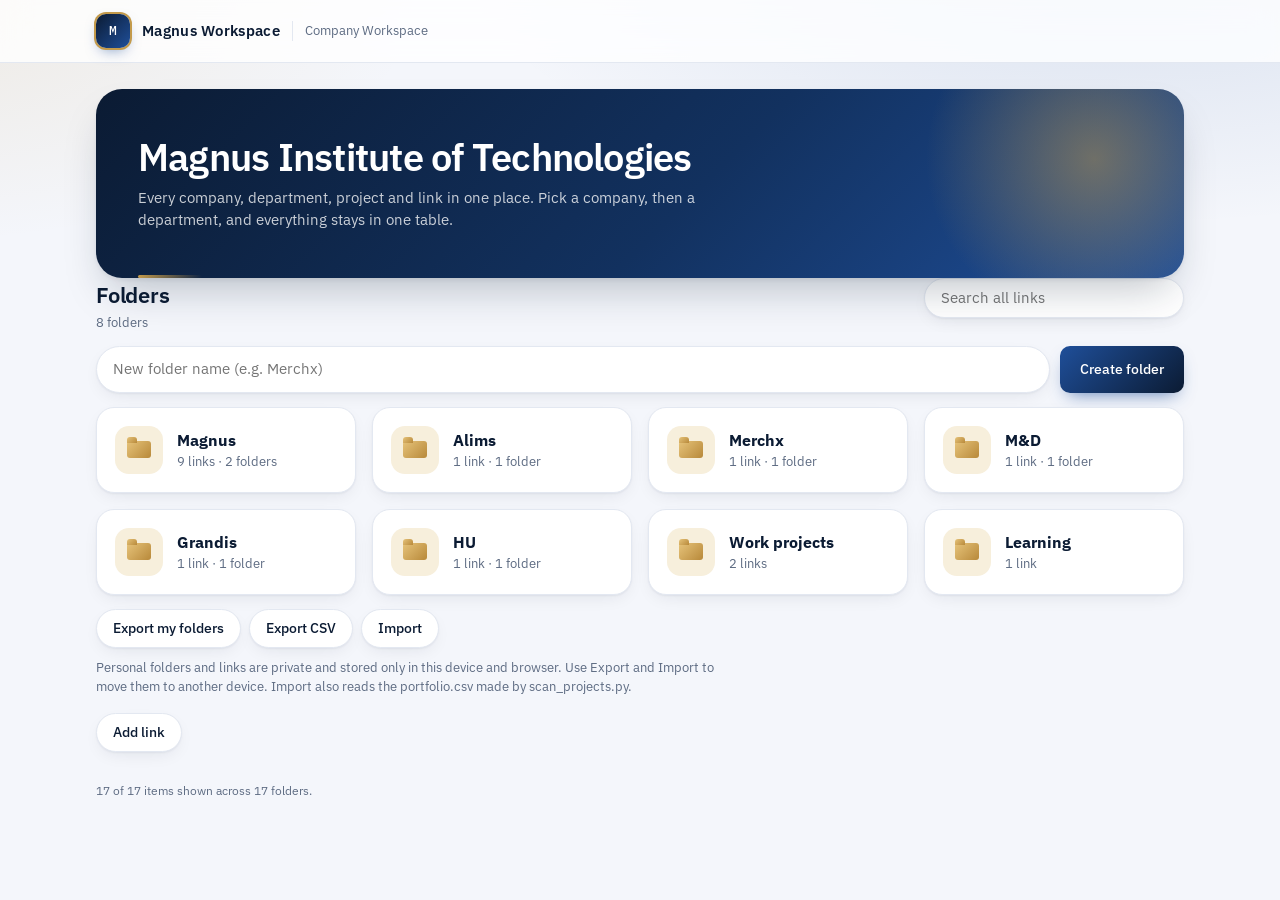
==== VS_Code_Workspace.html @ 82e98b2b "Magnus Workspace first version" ====
<!doctype html><html><head><meta name="viewport" content="width=device-width, initial-scale=1, viewport-fit=cover"><meta charset=utf8><meta name=viewport content="width=device-width,initial-scale=1,viewport-fit=cover"><style>:root{color-scheme:light;box-sizing:border-box;padding-top:env(safe-area-inset-top,0px);padding-bottom:env(safe-area-inset-bottom,0px)}html{scroll-padding-top:env(safe-area-inset-top,0px)}body{margin:0;padding:0;font:14px -apple-system,BlinkMacSystemFont,sans-serif;background:#fff;color:#000}img{max-width:100%}[hidden]:not([hidden=until-found i]){display:none!important}</style></head><body>
<title>Magnus Workspace</title>
<meta name="claude:viewport-fit-sides" content="cover">
<link rel="preconnect" href="https://fonts.googleapis.com">
<link rel="preconnect" href="https://fonts.gstatic.com" crossorigin>
<link rel="stylesheet" href="https://fonts.googleapis.com/css2?family=IBM+Plex+Mono:wght@400;500&family=IBM+Plex+Sans:wght@400;500;600&display=swap">
<style>
/* Layout: one header band, a short hero, a folder strip, then a single table that follows the selected folder. */
:root {
  --bg: #f2f5f9;
  --surface: #ffffff;
  --ink: #132033;
  --muted: #55667a;
  --line: #d8e0ea;
  --accent: #2b6cb0;
  --accent-ink: #ffffff;
  --accent-soft: #e2edf9;
  --ok: #1f7a4d;
  --ok-soft: #dff3e8;
  --warn: #8a5a00;
  --warn-soft: #fbecc8;
  --idea: #5b4bb0;
  --idea-soft: #e9e5fa;
  --danger: #b4352b;
  --danger-soft: #fbe3e0;
  --font-body: "IBM Plex Sans", system-ui, -apple-system, "Segoe UI", sans-serif;
  --font-mono: "IBM Plex Mono", ui-monospace, "SFMono-Regular", Menlo, Consolas, monospace;
}
@media (prefers-color-scheme: dark) {
  :root:not([data-theme="light"]) {
    --bg: #0d141c;
    --surface: #141e29;
    --ink: #e5ecf4;
    --muted: #8da0b4;
    --line: #243345;
    --accent: #6fa9e4;
    --accent-ink: #0a1520;
    --accent-soft: #1a2d44;
    --ok: #5cc98f;
    --ok-soft: #14301f;
    --warn: #e5b955;
    --warn-soft: #382c0f;
    --idea: #a99bf0;
    --idea-soft: #261f47;
    --danger: #f08a80;
    --danger-soft: #3b1a17;
    color-scheme: dark;
  }
}
:root[data-theme="dark"] {
  --bg: #0d141c;
  --surface: #141e29;
  --ink: #e5ecf4;
  --muted: #8da0b4;
  --line: #243345;
  --accent: #6fa9e4;
  --accent-ink: #0a1520;
  --accent-soft: #1a2d44;
  --ok: #5cc98f;
  --ok-soft: #14301f;
  --warn: #e5b955;
  --warn-soft: #382c0f;
  --idea: #a99bf0;
  --idea-soft: #261f47;
  --danger: #f08a80;
  --danger-soft: #3b1a17;
  color-scheme: dark;
}

* { box-sizing: border-box; }
body {
  background: var(--bg);
  color: var(--ink);
  font-family: var(--font-body);
  font-size: 15px;
  line-height: 1.5;
}
button, input, select, textarea { font: inherit; color: inherit; }
button { cursor: pointer; }
:focus-visible { outline: 2px solid var(--accent); outline-offset: 2px; }

.wrap {
  max-width: 1120px;
  margin: 0 auto;
  padding-left: max(16px, env(safe-area-inset-left, 0px));
  padding-right: max(16px, env(safe-area-inset-right, 0px));
}

/* header */
.top { background: var(--surface); border-bottom: 1px solid var(--line); }
.top .wrap { display: flex; align-items: center; gap: 12px; padding-block: 14px; }
.mark {
  width: 34px; height: 34px; border-radius: 6px; background: var(--accent); color: var(--accent-ink);
  display: grid; place-items: center; font-family: var(--font-mono); font-weight: 500; font-size: 13px; letter-spacing: -0.5px;
}
.brand { font-weight: 600; letter-spacing: 0.01em; }
.tag { color: var(--muted); font-size: 13px; padding-left: 12px; border-left: 1px solid var(--line); }

/* hero */
.hero { padding-block: 40px 22px; }
.hero h1 { margin: 0 0 8px; font-size: clamp(26px, 5vw, 38px); line-height: 1.15; font-weight: 600; letter-spacing: -0.02em; text-wrap: balance; }
.hero p { margin: 0; color: var(--muted); max-width: 62ch; }

/* sections */
.sec-head { display: flex; flex-wrap: wrap; align-items: center; justify-content: space-between; gap: 10px 16px; margin-bottom: 12px; }
.sec-head h2 { margin: 0; font-size: 13px; text-transform: uppercase; letter-spacing: 0.09em; color: var(--muted); font-weight: 600; }
.row { display: flex; flex-wrap: wrap; gap: 8px; align-items: center; }

.btn {
  border: 1px solid var(--line); background: var(--surface); border-radius: 6px; padding: 7px 13px; font-weight: 500; font-size: 14px;
}
.btn:hover { border-color: var(--accent); }
.btn.primary { background: var(--accent); border-color: var(--accent); color: var(--accent-ink); }
.btn.primary:hover { filter: brightness(1.08); }
.btn.danger { color: var(--danger); }
.btn.danger.armed { background: var(--danger); border-color: var(--danger); color: #fff; }
.btn.small { padding: 4px 9px; font-size: 13px; }
.btn.ghost { border-color: transparent; background: transparent; color: var(--accent); padding-inline: 8px; }
.btn.ghost:hover { background: var(--accent-soft); border-color: transparent; }

.note { color: var(--muted); font-size: 13px; margin: 0 0 16px; max-width: 80ch; }
.alert { background: var(--warn-soft); color: var(--warn); border-radius: 6px; padding: 9px 12px; font-size: 13px; margin-bottom: 12px; }
.alert .btn { margin-left: 8px; }

/* folder strip */
.chips { display: flex; flex-wrap: wrap; gap: 8px; margin-bottom: 14px; }
.chip {
  display: inline-flex; align-items: center; gap: 8px; border: 1px solid var(--line); background: var(--surface);
  border-radius: 999px; padding: 6px 14px; font-weight: 500; font-size: 14px;
}
.chip .n { font-family: var(--font-mono); font-size: 12px; color: var(--muted); }
.chip:hover { border-color: var(--accent); }
.chip[aria-pressed="true"] { background: var(--accent); border-color: var(--accent); color: var(--accent-ink); }
.chip[aria-pressed="true"] .n { color: inherit; opacity: 0.85; }

.top-head { align-items: flex-start; margin-bottom: 14px; }
.top-head h2 { font-size: 22px; text-transform: none; letter-spacing: -0.01em; color: var(--ink); }
.fcount { color: var(--muted); font-size: 13px; margin-top: 2px; min-height: 1em; }
.top-head .search { max-width: 260px; }
.crumbs { display: flex; flex-wrap: wrap; align-items: center; gap: 6px; margin-bottom: 12px; font-size: 14px; }
.crumb { background: none; border: 0; padding: 2px 4px; color: var(--accent); font-weight: 500; border-radius: 4px; }
.crumb:hover { background: var(--accent-soft); }
.crumbs .sep { color: var(--muted); }
.crumbs .here { font-weight: 600; }
.newfolder { display: flex; gap: 10px; margin-bottom: 14px; }
.newfolder input { flex: 1 1 auto; min-width: 0; border: 1px solid var(--line); background: var(--surface); border-radius: 10px; padding: 11px 14px; }
.newfolder .btn { border-radius: 10px; padding-inline: 20px; white-space: nowrap; }
.cards { display: grid; grid-template-columns: repeat(auto-fill, minmax(260px, 1fr)); gap: 12px; margin-bottom: 14px; }
.fcard { display: flex; align-items: center; gap: 14px; text-align: left; background: var(--surface); border: 1px solid var(--line); border-radius: 14px; padding: 16px; min-width: 0; }
.fcard:hover { border-color: var(--accent); }
.ficon { flex: none; width: 44px; height: 44px; border-radius: 10px; background: var(--accent-soft); display: grid; place-items: center; }
.ficon i { display: block; position: relative; width: 24px; height: 17px; background: #f4b740; border-radius: 3px; }
.ficon i::before { content: ""; position: absolute; left: 0; top: -4px; width: 10px; height: 6px; background: #f4b740; border-radius: 3px 3px 0 0; }
.ftxt { display: flex; flex-direction: column; min-width: 0; }
.ftxt strong { font-size: 16px; overflow-wrap: anywhere; }
.ftxt small { color: var(--muted); font-size: 13px; }
.xfer { margin-block: 4px 10px; }
@media (max-width: 560px) { .newfolder { flex-wrap: wrap; } .newfolder .btn { width: 100%; } .top-head .search { max-width: none; width: 100%; flex: 1 1 100%; } }
.chips.sub { margin: -4px 0 14px 12px; padding-left: 14px; border-left: 2px solid var(--accent-soft); align-items: center; }
.chips.sub .chip { padding: 4px 12px; font-size: 13px; }
.chips.sub .chip[aria-pressed="true"] { background: var(--accent-soft); border-color: var(--accent); color: var(--accent); }

/* link cards */
.sublabel { font-size: 13px; text-transform: uppercase; letter-spacing: 0.09em; color: var(--muted); font-weight: 600; margin: 4px 0 10px; }
.lgrid { display: grid; grid-template-columns: repeat(auto-fill, minmax(300px, 1fr)); gap: 12px; margin-bottom: 18px; }
.lcard { display: flex; align-items: center; flex-wrap: wrap; gap: 8px 10px; background: var(--surface); border: 1px solid var(--line); border-radius: 14px; padding: 12px 14px 12px 16px; min-width: 0; }
.lcard:hover { border-color: var(--accent); }
.lmain { display: flex; align-items: center; gap: 14px; flex: 1 1 200px; min-width: 0; color: inherit; text-decoration: none; }
.lav { flex: none; width: 44px; height: 44px; border-radius: 10px; background: var(--accent-soft); color: var(--accent); display: grid; place-items: center; font-weight: 600; font-size: 18px; }
.ltxt { display: flex; flex-direction: column; min-width: 0; }
.ltxt strong { font-size: 16px; overflow-wrap: anywhere; }
.ltxt small { color: var(--muted); font-size: 13px; overflow-wrap: anywhere; }
.lcard:hover .ltxt strong { color: var(--accent); }
.lacts { display: flex; gap: 4px; flex: none; }

/* panels */
.panel { background: var(--surface); border: 1px solid var(--line); border-radius: 8px; padding: 16px; margin-bottom: 14px; }
.panel h3 { margin: 0 0 12px; font-size: 15px; }
.fields { display: grid; grid-template-columns: repeat(auto-fit, minmax(210px, 1fr)); gap: 12px; }
.field { display: flex; flex-direction: column; gap: 4px; min-width: 0; }
.field.wide { grid-column: 1 / -1; }
.field label { font-size: 12px; font-weight: 600; color: var(--muted); text-transform: uppercase; letter-spacing: 0.06em; }
.field input, .field select, .field textarea {
  border: 1px solid var(--line); background: var(--bg); border-radius: 6px; padding: 8px 10px; width: 100%; min-width: 0;
}
.field textarea { resize: vertical; min-height: 64px; }
.field small { color: var(--muted); font-size: 12px; }
.panel .actions { display: flex; gap: 8px; margin-top: 14px; flex-wrap: wrap; }
.err { color: var(--danger); font-size: 13px; margin-top: 8px; }
.export-box { width: 100%; min-height: 160px; font-family: var(--font-mono); font-size: 12px; border: 1px solid var(--line); background: var(--bg); border-radius: 6px; padding: 10px; }

/* toolbar + table */
.tools { display: flex; flex-wrap: wrap; gap: 10px; align-items: center; justify-content: space-between; margin-bottom: 10px; }
.search { flex: 1 1 220px; max-width: 360px; border: 1px solid var(--line); background: var(--surface); border-radius: 6px; padding: 8px 11px; }
.tablebox { background: var(--surface); border: 1px solid var(--line); border-radius: 8px; overflow-x: auto; }
table { border-collapse: collapse; width: 100%; min-width: 860px; }
th, td { text-align: left; padding: 11px 14px; border-bottom: 1px solid var(--line); vertical-align: top; }
tbody tr:last-child td { border-bottom: 0; }
th { font-size: 12px; text-transform: uppercase; letter-spacing: 0.07em; color: var(--muted); font-weight: 600; white-space: nowrap; background: var(--surface); }
th button { background: none; border: 0; padding: 0; font: inherit; text-transform: inherit; letter-spacing: inherit; color: inherit; font-weight: inherit; }
th button:hover { color: var(--accent); }
th .arr { font-family: var(--font-mono); }
tbody tr:hover td { background: color-mix(in srgb, var(--accent-soft) 45%, transparent); }
.pname { font-weight: 600; }
.pdesc { color: var(--muted); font-size: 13px; margin-top: 2px; max-width: 46ch; overflow-wrap: anywhere; }
.stack { display: flex; flex-wrap: wrap; gap: 4px; }
.tg { font-family: var(--font-mono); font-size: 12px; background: var(--accent-soft); color: var(--accent); border-radius: 4px; padding: 1px 7px; white-space: nowrap; }
.pill { display: inline-block; font-size: 12px; font-weight: 600; border-radius: 999px; padding: 2px 10px; white-space: nowrap; }
.pill.Active { background: var(--accent-soft); color: var(--accent); }
.pill.Shipped { background: var(--ok-soft); color: var(--ok); }
.pill.Paused { background: var(--warn-soft); color: var(--warn); }
.pill.Idea { background: var(--idea-soft); color: var(--idea); }
.pill.Link { background: var(--line); color: var(--muted); }
.pname a { color: var(--ink); text-decoration: none; border-bottom: 1px solid var(--accent); }
.pname a:hover { color: var(--accent); }
.loc { font-family: var(--font-mono); font-size: 12px; overflow-wrap: anywhere; max-width: 30ch; }
.loc a { color: var(--accent); text-decoration: none; }
.loc a:hover { text-decoration: underline; }
.date { font-family: var(--font-mono); font-size: 12px; white-space: nowrap; font-variant-numeric: tabular-nums; }
.ex { font-size: 11px; font-weight: 600; text-transform: uppercase; letter-spacing: 0.06em; color: var(--warn); background: var(--warn-soft); border-radius: 4px; padding: 1px 6px; margin-left: 6px; vertical-align: 1px; }
.fold { color: var(--muted); font-size: 13px; white-space: nowrap; }
.acts { display: flex; gap: 4px; white-space: nowrap; }
.empty { padding: 36px 16px; text-align: center; color: var(--muted); }
.empty strong { display: block; color: var(--ink); font-size: 16px; margin-bottom: 4px; }
.empty .btn { margin-top: 12px; }
.foot { color: var(--muted); font-size: 12px; padding-block: 18px 36px; }

.toast {
  position: fixed; left: 50%; transform: translateX(-50%); bottom: calc(18px + env(safe-area-inset-bottom, 0px));
  background: var(--ink); color: var(--bg); border-radius: 6px; padding: 9px 16px; font-size: 14px; z-index: 20; max-width: calc(100% - 32px);
}
@media (prefers-reduced-motion: no-preference) {
  .toast { animation: rise .18s ease-out; }
  @keyframes rise { from { opacity: 0; transform: translate(-50%, 6px); } to { opacity: 1; transform: translate(-50%, 0); } }
}
@media (max-width: 560px) {
  .tag { display: none; }
  .hero { padding-block: 28px 16px; }
}

/* ===== Premium theme: navy and gold, soft depth ===== */
:root {
  --bg: #f4f6fb; --surface: #ffffff; --ink: #0b1b33; --muted: #5d6b82; --line: #e3e8f1;
  --accent: #1f4f9a; --accent-soft: #e8eefb;
  --gold: #c39a4b; --gold-soft: #f7efdc;
  --shadow-sm: 0 1px 2px rgba(11,27,51,.05), 0 6px 18px -6px rgba(11,27,51,.10);
  --shadow-lg: 0 2px 4px rgba(11,27,51,.06), 0 22px 44px -14px rgba(11,27,51,.28);
  --radius: 18px;
}
@media (prefers-color-scheme: dark) {
  :root:not([data-theme="light"]) {
    --bg: #0a111c; --surface: #111b2a; --ink: #eaf0f8; --muted: #93a4ba; --line: #22324a;
    --accent: #7db2ee; --accent-soft: #172a45; --gold: #d9b56a; --gold-soft: #2c2616;
    --shadow-sm: 0 1px 2px rgba(0,0,0,.4), 0 6px 18px -6px rgba(0,0,0,.5);
    --shadow-lg: 0 2px 4px rgba(0,0,0,.5), 0 22px 44px -14px rgba(0,0,0,.7);
  }
}
:root[data-theme="dark"] {
  --bg: #0a111c; --surface: #111b2a; --ink: #eaf0f8; --muted: #93a4ba; --line: #22324a;
  --accent: #7db2ee; --accent-soft: #172a45; --gold: #d9b56a; --gold-soft: #2c2616;
  --shadow-sm: 0 1px 2px rgba(0,0,0,.4), 0 6px 18px -6px rgba(0,0,0,.5);
  --shadow-lg: 0 2px 4px rgba(0,0,0,.5), 0 22px 44px -14px rgba(0,0,0,.7);
}
body {
  -webkit-font-smoothing: antialiased;
  background:
    radial-gradient(1100px 480px at 88% -8%, color-mix(in srgb, var(--accent) 14%, transparent), transparent 62%),
    radial-gradient(900px 420px at -8% 0%, color-mix(in srgb, var(--gold) 14%, transparent), transparent 58%),
    var(--bg);
  background-attachment: fixed;
}
.top { position: sticky; top: env(safe-area-inset-top, 0px); z-index: 20; background: color-mix(in srgb, var(--surface) 80%, transparent); backdrop-filter: saturate(1.5) blur(14px); -webkit-backdrop-filter: saturate(1.5) blur(14px); }
.mark { border-radius: 10px; background: linear-gradient(135deg, #0b1b33, #1f4f9a); color: #fff; box-shadow: 0 0 0 2px var(--gold), 0 6px 14px -4px rgba(31,79,154,.55); }
.brand { letter-spacing: .02em; }

.hero { margin-top: 26px; padding: 46px 42px; border-radius: 26px; position: relative; overflow: hidden; color: #fff;
  background: linear-gradient(135deg, #0b1b33 0%, #12315f 55%, #1f4f9a 100%); box-shadow: var(--shadow-lg); }
.hero::before { content: ""; position: absolute; right: -90px; top: -110px; width: 360px; height: 360px; border-radius: 50%; background: radial-gradient(circle, rgba(195,154,75,.50), transparent 66%); }
.hero::after { content: ""; position: absolute; left: 42px; bottom: 0; width: 64px; height: 3px; border-radius: 3px; background: linear-gradient(90deg, var(--gold), transparent); }
.hero h1, .hero p { position: relative; }
.hero h1 { color: #fff; }
.hero p { color: rgba(255,255,255,.78); }
@media (max-width: 560px) { .hero { padding: 32px 22px; border-radius: 20px; } .hero::after { left: 22px; } }

.sec-head h2 { color: var(--gold); letter-spacing: .14em; }
.top-head h2 { color: var(--ink); letter-spacing: -.01em; }

.btn { border-radius: 999px; padding: 8px 16px; box-shadow: var(--shadow-sm); transition: transform .15s, border-color .15s, box-shadow .15s; }
.btn:hover { transform: translateY(-1px); }
.btn.small { padding: 5px 12px; }
.btn.primary { border: 0; color: #fff; background: linear-gradient(135deg, #1f4f9a, #0b1b33); box-shadow: 0 8px 18px -8px rgba(31,79,154,.75); }
.btn.ghost { box-shadow: none; }
input, select, textarea { transition: border-color .15s, box-shadow .15s; }
input:focus, select:focus, textarea:focus { outline: none; border-color: var(--accent); box-shadow: 0 0 0 3px color-mix(in srgb, var(--accent) 22%, transparent); }
.search, .newfolder input { border-radius: 999px; padding-inline: 16px; box-shadow: var(--shadow-sm); }

.cards { gap: 16px; }
.fcard, .lcard { border-radius: var(--radius); box-shadow: var(--shadow-sm); transition: transform .18s, box-shadow .18s, border-color .18s; }
.fcard { padding: 18px; }
.fcard:hover, .lcard:hover { transform: translateY(-3px); box-shadow: var(--shadow-lg); border-color: color-mix(in srgb, var(--gold) 70%, var(--line)); }
.ficon { width: 48px; height: 48px; border-radius: 14px; background: var(--gold-soft); }
.ficon i, .ficon i::before { background: linear-gradient(135deg, #e6c37a, #b8893a); }
.lgrid { gap: 16px; }
.lav { width: 46px; height: 46px; border-radius: 14px; color: #fff; background: linear-gradient(135deg, #0b1b33, #1f4f9a); box-shadow: 0 6px 14px -6px rgba(31,79,154,.7); }
.lcard:hover .ltxt strong { color: var(--accent); }
.sublabel { color: var(--gold); letter-spacing: .14em; }
.tablebox { border-radius: var(--radius); box-shadow: var(--shadow-sm); overflow-x: auto; }
.crumb { border-radius: 999px; padding: 3px 10px; }
.alert { border-radius: 12px; }
@media (prefers-reduced-motion: reduce) { .btn, .fcard, .lcard { transition: none; } .btn:hover, .fcard:hover, .lcard:hover { transform: none; } }
</style>

<header class="top">
  <div class="wrap">
    <div class="mark" aria-hidden="true">M</div>
    <span class="brand">Magnus Workspace</span>
    <span class="tag">Company Workspace</span>
  </div>
</header>

<main class="wrap">
  <section class="hero">
    <h1>Magnus Institute of Technologies</h1>
    <p>Every company, department, project and link in one place. Pick a company, then a department, and everything stays in one table.</p>
  </section>

  <section aria-labelledby="folders-h">
    <div class="sec-head top-head">
      <div>
        <h2 id="folders-h">Folders</h2>
        <div class="fcount" id="folderCount"></div>
      </div>
      <input class="search" id="search" type="search" placeholder="Search all links" aria-label="Search all links" autocomplete="off">
    </div>
    <div id="storageWarn"></div>
    <nav class="crumbs" id="crumbs" aria-label="Folder path" hidden></nav>
    <form class="newfolder" id="newFolderForm" novalidate>
      <input id="newFolderName" type="text" maxlength="60" placeholder="New folder name (e.g. Merchx)" aria-label="New folder name" autocomplete="off">
      <button class="btn primary" type="submit" id="newFolderBtn">Create folder</button>
    </form>
    <div class="cards" id="cards"></div>
    <div id="panel"></div>
    <div class="row xfer">
      <button class="btn" type="button" data-act="export-json" id="btnExport">Export my folders</button>
      <button class="btn" type="button" data-act="export-csv" id="btnExportCsv">Export CSV</button>
      <button class="btn" type="button" data-act="import" id="btnImport">Import</button>
      <input type="file" id="importFile" accept=".json,.csv,application/json,text/csv" hidden>
    </div>
    <p class="note">Personal folders and links are private and stored only in this device and browser. Use Export and Import to move them to another device. Import also reads the portfolio.csv made by scan_projects.py.</p>
  </section>

  <section aria-labelledby="proj-h" id="projSec">
    <div class="sec-head">
      <h2 id="proj-h">Links and projects</h2>
      <div class="row" id="folderTools"></div>
    </div>
    <div id="exampleNote"></div>
    <div class="tools">
      <div class="row">
        <button class="btn" type="button" data-act="new-link" id="btnNewLink">Add link</button>
        <button class="btn primary" type="button" data-act="new-project" id="btnNewProject">Add project</button>
      </div>
    </div>
    <div id="linkbox"></div>
    <div class="tablebox" id="tablebox"></div>
  </section>

  <p class="foot" id="foot"></p>
</main>
<div id="toast-slot"></div>

<script>
/* ADD YOUR LINKS HERE.
 * One line per link:  { folder: "Folder/Subfolder", name: "Card name", url: "https://..." }
 * - Use "/" between folder levels. Folders that do not exist yet are created for you.
 * - Each entry is added once per browser, so links a visitor deletes stay deleted.
 * - To change a link that is already live, use Edit on its card, or give it a new name here.
 */
window.WORKSPACE_LINKS = [
  { folder: "Magnus/Marketing", name: "Magnus Approval Workflow", url: "https://student-approval-workflow-system-v7.onrender.com/" },
  { folder: "Magnus/Marketing", name: "Magnus ERP", url: "https://magnus.magnuserp.net/" },
  { folder: "Magnus/Marketing", name: "Rm Daily Report", url: "https://report-automation-wjdn.onrender.com/" },
  { folder: "Magnus/Marketing", name: "Ok For Class Start Form", url: "https://forms.gle/BVH58YmR2oKVRQ3P9" },

  { folder: "Magnus/Marketing/REGISTARTION", name: "Magnus Registration Software", url: "https://registrationdata.magnusinnovative.com/" },
  { folder: "Magnus/Marketing/REGISTARTION", name: "Registrtion Form", url: "https://forms.gle/RadoY2R3rFVbkoRZ6" },

  { folder: "Magnus/Operations/Class Room Asset Audit", name: "Responder Link", url: "https://class-room-asset-audit-1.onrender.com/" },
  { folder: "Magnus/Operations/Class Room Asset Audit", name: "Report View", url: "https://class-room-asset-audit-1.onrender.com/admin" },

  /* Attendance Monitor: one copy in the Operation folder of every business folder */
  { folder: "Magnus/Operations", name: "Attendance Monitor", url: "https://attendance-monitor-4i3c.onrender.com/" },
  { folder: "Alims/Operation", name: "Attendance Monitor", url: "https://attendance-monitor-4i3c.onrender.com/" },
  { folder: "Merchx/Operation", name: "Attendance Monitor", url: "https://attendance-monitor-4i3c.onrender.com/" },
  { folder: "M&D/Operation", name: "Attendance Monitor", url: "https://attendance-monitor-4i3c.onrender.com/" },
  { folder: "Grandis/Operation", name: "Attendance Monitor", url: "https://attendance-monitor-4i3c.onrender.com/" },
  { folder: "HU/Operation", name: "Attendance Monitor", url: "https://attendance-monitor-4i3c.onrender.com/" }
];
</script>
<script>
(function () {
  var KEY = "vscode-workspace-v1";
  var STATUSES = ["Active", "Shipped", "Paused", "Idea", "Link"];
  var storageOk = true;
  var ui = { cur: null, parentId: null, q: "", sortKey: "updated", sortDir: "desc", panel: null, editId: null, confirm: null, err: "", exportText: "" };

  function uid() {
    try { if (window.crypto && crypto.randomUUID) return crypto.randomUUID().slice(0, 12); } catch (e) {}
    return "id" + Math.random().toString(36).slice(2, 10) + Date.now().toString(36).slice(-4);
  }
  function today() {
    var d = new Date();
    return d.getFullYear() + "-" + String(d.getMonth() + 1).padStart(2, "0") + "-" + String(d.getDate()).padStart(2, "0");
  }
  function esc(s) {
    return String(s == null ? "" : s).replace(/[&<>"']/g, function (c) {
      return { "&": "&amp;", "<": "&lt;", ">": "&gt;", '"': "&quot;", "'": "&#39;" }[c];
    });
  }
  function $(id) { return document.getElementById(id); }

  function seed() {
    var f1 = uid(), f2 = uid();
    return {
      folders: [{ id: f1, name: "Work projects" }, { id: f2, name: "Learning" }],
      projects: [
        { id: uid(), folderId: f1, name: "branch-dashboard", desc: "Daily branch sales and lead conversion view", stack: ["Python", "Pandas"], status: "Active", link: "C:\\Projects\\branch-dashboard", updated: today(), example: true },
        { id: uid(), folderId: f1, name: "attendance-report", desc: "Daily attendance report with PDF export", stack: ["JavaScript", "HTML"], status: "Shipped", link: "https://github.com/your-name/attendance-report", updated: today(), example: true },
        { id: uid(), folderId: f2, name: "sql-practice", desc: "Practice queries and notes", stack: ["SQL"], status: "Paused", link: "C:\\Projects\\sql-practice", updated: today(), example: true }
      ]
    };
  }
  function load() {
    try {
      var raw = localStorage.getItem(KEY);
      if (raw) {
        var s = JSON.parse(raw);
        if (s && Array.isArray(s.folders) && Array.isArray(s.projects)) return s;
      }
    } catch (e) {}
    return seed();
  }
  var state = load();
  function findFolder(name, parentId) {
    return state.folders.filter(function (f) {
      return f.name.toLowerCase() === name.toLowerCase() && (f.parentId || null) === (parentId || null);
    })[0] || null;
  }
  /* One-time: companies at the top level, Marketing and Operations under Magnus. */
  var COMPANIES = ["Magnus", "Alims", "Merchx", "M&D", "Grandis", "HU"];
  if (!state.structureV2) {
    var made = {};
    COMPANIES.slice().reverse().forEach(function (n) {
      var f = findFolder(n, null);
      if (!f) { f = { id: uid(), name: n }; state.folders.unshift(f); }
      made[n] = f;
    });
    ["Marketing", "Operations"].forEach(function (d) {
      if (!findFolder(d, made.Magnus.id)) state.folders.push({ id: uid(), name: d, parentId: made.Magnus.id });
    });
    var hub = state.projects.filter(function (p) { return p.link === "https://magnusworkspace.vercel.app/"; })[0];
    if (hub) hub.folderId = made.Magnus.id;
    else state.projects.push({ id: uid(), folderId: made.Magnus.id, name: "Magnus Workspace", desc: "Company applications workspace", stack: [], status: "Link", link: "https://magnusworkspace.vercel.app/", updated: today() });
    var biz = findFolder("Business", null);
    if (biz && !state.projects.some(function (p) { return p.folderId === biz.id; })) {
      state.folders = state.folders.filter(function (f) { return f.id !== biz.id; });
    }
    state.structureV2 = true;
  }
  /* One-time: the Magnus app links and the REGISTARTION subfolder. */
  if (!state.structureV3) {
    var mg = findFolder("Magnus", null);
    if (mg) {
      if (!findFolder("REGISTARTION", mg.id)) state.folders.push({ id: uid(), name: "REGISTARTION", parentId: mg.id });
      [
        ["Magnus Approval Workflow", "https://student-approval-workflow-system-v7.onrender.com/"],
        ["Magnus ERP", "https://magnus.magnuserp.net/"],
        ["Rm Daily Report", "https://report-automation-wjdn.onrender.com/"],
        ["Ok For Class Start Form", "https://forms.gle/BVH58YmR2oKVRQ3P9"]
      ].forEach(function (l) {
        var key = l[1].replace(/\/+$/, "");
        var have = state.projects.some(function (p) { return (p.link || "").replace(/\/+$/, "") === key; });
        if (!have) state.projects.push({ id: uid(), folderId: mg.id, name: l[0], desc: "", stack: [], status: "Link", link: l[1], updated: today() });
      });
    }
    state.structureV3 = true;
  }
  /* One-time: move the Magnus app links into Magnus / Marketing. */
  if (!state.structureV4) {
    var mg4 = findFolder("Magnus", null), mk4 = mg4 ? findFolder("Marketing", mg4.id) : null;
    if (mk4) {
      var keep = ["magnusworkspace.vercel.app", "student-approval-workflow-system-v7.onrender.com", "magnus.magnuserp.net", "report-automation-wjdn.onrender.com", "forms.gle", "forms.gle/BVH58YmR2oKVRQ3P9"];
      state.projects.forEach(function (p) {
        var k = (p.link || "").replace(/^https?:\/\//i, "").replace(/\/+$/, "");
        if (p.status === "Link" && p.folderId === mg4.id && keep.indexOf(k) !== -1) p.folderId = mk4.id;
      });
    }
    state.structureV4 = true;
  }
  /* One-time: the two REGISTARTION links. */
  if (!state.structureV5) {
    var mg5 = findFolder("Magnus", null), rg5 = mg5 ? findFolder("REGISTARTION", mg5.id) : null;
    if (rg5) {
      [["Magnus Registration Software", "https://registrationdata.magnusinnovative.com/"], ["Registrtion Form", "https://forms.gle/RadoY2R3rFVbkoRZ6"]].forEach(function (l) {
        var have = state.projects.some(function (p) { return p.folderId === rg5.id && p.name === l[0]; });
        if (!have) state.projects.push({ id: uid(), folderId: rg5.id, name: l[0], desc: "", stack: [], status: "Link", link: l[1], updated: today() });
      });
    }
    state.structureV5 = true;
  }
  /* One-time: REGISTARTION lives under Marketing. */
  if (!state.structureV6) {
    var mg6 = findFolder("Magnus", null), mk6 = mg6 ? findFolder("Marketing", mg6.id) : null, rg6 = mg6 ? findFolder("REGISTARTION", mg6.id) : null;
    if (mk6 && rg6) rg6.parentId = mk6.id;
    state.structureV6 = true;
  }
  /* One-time: real form links, Attendance Monitor under Alims and HU, tidy Marketing. */
  if (!state.structureV7) {
    var mg7 = findFolder("Magnus", null), mk7 = mg7 ? findFolder("Marketing", mg7.id) : null;
    var rg7 = mk7 ? findFolder("REGISTARTION", mk7.id) : null;
    var plain7 = function (u) { return (u || "").replace(/\/+$/, ""); };
    state.projects.forEach(function (p) {
      if (mk7 && p.folderId === mk7.id && p.name === "Ok For Class Start Form" && plain7(p.link) === "https://forms.gle") p.link = "https://forms.gle/BVH58YmR2oKVRQ3P9";
      if (rg7 && p.folderId === rg7.id && p.name === "Registrtion Form" && plain7(p.link) === "https://forms.gle") p.link = "https://forms.gle/RadoY2R3rFVbkoRZ6";
    });
    if (mk7) state.projects = state.projects.filter(function (p) { return !(p.folderId === mk7.id && plain7(p.link) === "https://magnusworkspace.vercel.app"); });
    ["Alims", "HU"].forEach(function (cn) {
      var co7 = findFolder(cn, null);
      if (!co7) return;
      var op7 = findFolder("Operation", co7.id);
      if (!op7) { op7 = { id: uid(), name: "Operation", parentId: co7.id }; state.folders.push(op7); }
      if (!state.projects.some(function (p) { return p.folderId === op7.id && p.name === "Attendance Monitor"; }))
        state.projects.push({ id: uid(), folderId: op7.id, name: "Attendance Monitor", desc: "", stack: [], status: "Link", link: "https://attendance-monitor-4i3c.onrender.com/", updated: today() });
    });
    state.structureV7 = true;
  }
  /* Links listed in links.js: folders are created from the path, each entry is added once. */
  (function syncConfigLinks() {
    var list = window.WORKSPACE_LINKS || [];
    if (!state.seededLinks) state.seededLinks = {};
    list.forEach(function (it) {
      var parts = String(it.folder || "").split("/").map(function (t) { return t.trim(); }).filter(Boolean);
      if (!parts.length || !it.name || !it.url) return;
      var key = parts.join("/").toLowerCase() + "|" + String(it.name).toLowerCase();
      if (state.seededLinks[key]) return;
      var parent = null;
      parts.forEach(function (part) {
        var f = findFolder(part, parent);
        if (!f) { f = { id: uid(), name: part.slice(0, 60) }; if (parent) f.parentId = parent; state.folders.push(f); }
        parent = f.id;
      });
      var exists = state.projects.some(function (p) { return p.folderId === parent && String(p.name).toLowerCase() === String(it.name).toLowerCase(); });
      if (!exists) state.projects.push({ id: uid(), folderId: parent, name: String(it.name), desc: "", stack: [], status: "Link", link: String(it.url), updated: today() });
      state.seededLinks[key] = true;
    });
  })();
  function nameHtml(p) {
    if (p.status === "Link" && /^https?:\/\//i.test(p.link)) return '<a href="' + esc(p.link) + '" target="_blank" rel="noopener noreferrer">' + esc(p.name) + "</a>";
    return esc(p.name);
  }
  function showErr(msg) {
    ui.err = msg;
    var f = document.querySelector("#panel form");
    if (!f) return;
    var e = f.querySelector(".err");
    if (!e) { e = document.createElement("div"); e.className = "err"; f.querySelector(".actions").before(e); }
    e.textContent = msg;
  }
  function save() {
    try { localStorage.setItem(KEY, JSON.stringify(state)); storageOk = true; }
    catch (e) { storageOk = false; }
  }
  save();

  function toast(msg) {
    var slot = $("toast-slot");
    slot.innerHTML = '<div class="toast" role="status">' + esc(msg) + "</div>";
    clearTimeout(toast.t);
    toast.t = setTimeout(function () { slot.innerHTML = ""; }, 2600);
  }

  function folderById(id) {
    for (var i = 0; i < state.folders.length; i++) if (state.folders[i].id === id) return state.folders[i];
    return null;
  }
  function folderName(id) {
    var f = folderById(id);
    if (!f) return "No folder";
    var parts = [f.name], guard = 0;
    while (f.parentId && guard++ < 10) { f = folderById(f.parentId); if (!f) break; parts.unshift(f.name); }
    return parts.join(" / ");
  }
  function tops() { return state.folders.filter(function (f) { return !f.parentId; }); }
  function childrenOf(id) { return state.folders.filter(function (f) { return f.parentId === id; }); }
  function idsUnder(id) { var out = [id]; childrenOf(id).forEach(function (c) { out = out.concat(idsUnder(c.id)); }); return out; }
  function countIn(id) {
    var ids = idsUnder(id);
    return state.projects.filter(function (p) { return ids.indexOf(p.folderId) !== -1; }).length;
  }
  function currentFolderId() { return ui.cur || null; }
  function selectFolder(id) {
    var f = folderById(id);
    if (!f) return;
    ui.cur = id;
  }

  /* ---------- render ---------- */
  function renderChips() {
    var co = ui.cur ? folderById(ui.cur) : null;
    var sb = null;
    var cr = "";
    if (co) {
      var chain = [], x = co, g = 0;
      while (x && g++ < 10) { chain.unshift(x); x = x.parentId ? folderById(x.parentId) : null; }
      cr = '<button class="crumb" type="button" data-act="crumb" data-id="">All folders</button>';
      chain.forEach(function (f, i) {
        cr += '<span class="sep">\u203a</span>' + (i === chain.length - 1 ? '<span class="here">' + esc(f.name) + "</span>" :
          '<button class="crumb" type="button" data-act="crumb" data-id="' + esc(f.id) + '">' + esc(f.name) + "</button>");
      });
    }
    $("crumbs").innerHTML = cr;
    $("crumbs").hidden = !cr;

    var list = co ? childrenOf(co.id) : tops();
    var h = list.map(function (f) {
      var fk = childrenOf(f.id).length, fn = countIn(f.id);
      return '<button class="fcard" type="button" data-act="open" data-id="' + esc(f.id) + '"><span class="ficon"><i></i></span><span class="ftxt"><strong>' + esc(f.name) + "</strong><small>" +
        fn + " link" + (fn === 1 ? "" : "s") + (fk ? " · " + fk + " folder" + (fk === 1 ? "" : "s") : "") + "</small></span></button>";
    }).join("");
    $("cards").innerHTML = h;
    $("cards").hidden = !h;
    $("folderCount").textContent = sb ? "" : list.length + (co ? " subfolder" : " folder") + (list.length === 1 ? "" : "s");
    $("newFolderForm").hidden = !!sb;
    $("newFolderName").placeholder = co ? "New subfolder name (e.g. Marketing)" : "New folder name (e.g. Merchx)";
    $("newFolderBtn").textContent = co ? "Create subfolder" : "Create folder";

    var t = "";
    var cur = currentFolderId();
    if (cur) {
      var cf = folderById(cur);
      var kids = childrenOf(cur).length;
      var n = countIn(cur);
      var armed = ui.confirm === "folder:" + cur;
      t = '<button class="btn small" type="button" data-act="rename-folder">Rename ' + esc(cf.name) + '</button>' +
        '<button class="btn small danger' + (armed ? " armed" : "") + '" type="button" data-act="delete-folder">' +
        (armed ? "Confirm: delete " + (kids ? kids + " subfolder" + (kids === 1 ? "" : "s") + " and " : "") + n + " project" + (n === 1 ? "" : "s") : "Delete " + esc(cf.name)) + "</button>";
    }
    $("folderTools").innerHTML = t;
  }

  function renderWarn() {
    $("storageWarn").innerHTML = storageOk ? "" :
      '<div class="alert">This browser is blocking storage, so changes will be lost when you close the page. Use Export my folders to keep a copy.</div>';
    var ex = state.projects.some(function (p) { return p.example; });
    $("exampleNote").innerHTML = ex ?
      '<div class="alert">The rows marked Example show how the table works. <button class="btn small" type="button" data-act="remove-examples">Remove examples</button></div>' : "";
  }

  function pathOf(id) {
    var chain = [], x = folderById(id), g = 0;
    while (x && g++ < 10) { chain.unshift(x); x = x.parentId ? folderById(x.parentId) : null; }
    return chain;
  }
  function deptDatalist(bizId) {
    return childrenOf(bizId).map(function (f) { return '<option value="' + esc(f.name) + '"></option>'; }).join("");
  }
  function folderOptions(sel) {
    var out = [];
    (function walk(l) { l.forEach(function (f) { out.push(f); walk(childrenOf(f.id)); }); })(tops());
    return out.map(function (f) {
      return '<option value="' + esc(f.id) + '"' + (f.id === sel ? " selected" : "") + ">" + esc(folderName(f.id)) + "</option>";
    }).join("");
  }

  function renderPanel() {
    var el = $("panel");
    if (ui.panel === "folder") {
      var f = ui.editId ? state.folders.filter(function (x) { return x.id === ui.editId; })[0] : null;
      el.innerHTML = '<form class="panel" id="folderForm" novalidate><h3>' + (f ? "Rename folder" : (ui.parentId ? "New subfolder in " + esc(folderName(ui.parentId)) : "New folder")) + '</h3>' +
        '<div class="fields"><div class="field"><label for="fName">Folder name</label><input id="fName" type="text" maxlength="60" value="' + esc(f ? f.name : "") + '" placeholder="' + (ui.parentId || (f && f.parentId) ? "For example, Marketing" : "For example, Merchx") + '" autocomplete="off"></div></div>' +
        (ui.err ? '<div class="err">' + esc(ui.err) + "</div>" : "") +
        '<div class="actions"><button class="btn primary" type="submit">' + (f ? "Save name" : "Create folder") + '</button><button class="btn" type="button" data-act="close-panel">Cancel</button></div></form>';
      var i = $("fName"); if (i) { i.focus(); i.select(); }
    } else if (ui.panel === "project") {
      if (!state.folders.length) { ui.panel = null; el.innerHTML = ""; return; }
      var p = ui.editId ? state.projects.filter(function (x) { return x.id === ui.editId; })[0] : null;
      var isLink = ui.linkMode;
      var folderSel = p ? p.folderId : (currentFolderId() || state.folders[0].id);
      var chain = pathOf(folderSel), bizTops = tops();
      var bizSel = chain[0] ? chain[0].id : (bizTops[0] ? bizTops[0].id : "");
      var deptVal = chain[1] ? chain[1].name : "";
      var subVal = chain.slice(2).map(function (x) { return x.name; }).join("/");
      var linkFolderFields =
        '<div class="field"><label for="pSub">Folder name</label><input id="pSub" type="text" maxlength="120" value="' + esc(subVal) + '" placeholder="e.g. Class Room Asset Audit" autocomplete="off"><small>Use / for a folder inside a folder.</small></div>' +
        '<div class="field"><label for="pBiz">Business</label><select id="pBiz">' + bizTops.map(function (f) {
          return '<option value="' + esc(f.id) + '"' + (f.id === bizSel ? " selected" : "") + ">" + esc(f.name) + "</option>";
        }).join("") + "</select></div>"  +
        '<div class="field"><label for="pDept">Department</label><input id="pDept" type="text" list="deptList" maxlength="60" value="' + esc(deptVal) + '" placeholder="e.g. Operations" autocomplete="off"><datalist id="deptList">' + deptDatalist(bizSel) + "</datalist></div>";
      el.innerHTML = '<form class="panel" id="projForm" novalidate><h3>' + (p ? (isLink ? "Edit link" : "Edit project") : (isLink ? "Add link" : "Add project")) + '</h3><div class="fields">' + (isLink ? linkFolderFields : "") +
        '<div class="field"><label for="pName">' + (isLink ? "Link name" : "Project name") + '</label><input id="pName" type="text" maxlength="120" value="' + esc(p ? p.name : "") + '" placeholder="' + (isLink ? "Attendance portal" : "my-project") + '" autocomplete="off"></div>' +
        (isLink ? "" : '<div class="field"><label for="pFolder">Folder</label><select id="pFolder">' + folderOptions(folderSel) + "</select></div>") +
        (isLink || p ? "" : '<div class="field"><label for="pNewFolder">New folder (optional)</label><input id="pNewFolder" type="text" maxlength="60" placeholder="Creates it inside the folder above" autocomplete="off"></div>') +
        (isLink ? "" : '<div class="field"><label for="pStatus">Status</label><select id="pStatus">' + STATUSES.filter(function (s) { return s !== "Link"; }).map(function (s) { return '<option' + (p && p.status === s ? " selected" : "") + ">" + s + "</option>"; }).join("") + "</select></div>") +
        (isLink ? "" : '<div class="field"><label for="pUpdated">Last worked on</label><input id="pUpdated" type="date" value="' + esc(p ? p.updated : today()) + '"></div>') +
        (isLink ? "" : '<div class="field"><label for="pStack">Stack</label><input id="pStack" type="text" maxlength="200" value="' + esc(p ? p.stack.join(", ") : "") + '" placeholder="Python, SQL, HTML" autocomplete="off"><small>Separate with commas.</small></div>') +
        '<div class="field"><label for="pLink">' + (isLink ? "Link" : "Link or folder path") + '</label><input id="pLink" type="text" maxlength="400" value="' + esc(p ? p.link : "") + '" placeholder="https://github.com/you/repo or C:\\Projects\\repo" autocomplete="off"></div>' +
        '<div class="field wide"><label for="pDesc">Notes</label><textarea id="pDesc" maxlength="500" placeholder="What this project does">' + esc(p ? p.desc : "") + "</textarea></div></div>" +
        (ui.err ? '<div class="err">' + esc(ui.err) + "</div>" : "") +
        '<div class="actions"><button class="btn primary" type="submit">' + (p ? "Save changes" : (isLink ? "Add link" : "Add to table")) + '</button><button class="btn" type="button" data-act="close-panel">Cancel</button></div></form>';
      var n = $("pName"); if (n) n.focus();
    } else if (ui.panel === "export") {
      el.innerHTML = '<div class="panel"><h3>Copy your folders</h3><p class="note">This browser cannot save files from here. Copy the text below into a file named vscode-workspace.json, then use Import on the other device.</p>' +
        '<textarea class="export-box" id="exportBox" readonly>' + esc(ui.exportText) + '</textarea>' +
        '<div class="actions"><button class="btn primary" type="button" data-act="copy-export">Copy text</button><button class="btn" type="button" data-act="close-panel">Close</button></div></div>';
    } else {
      el.innerHTML = "";
    }
  }

  function visibleAll() {
    var q = ui.q.trim().toLowerCase();
    var scope = q ? null : (ui.cur ? [ui.cur] : null);
    var list = state.projects.filter(function (p) {
      if (scope && scope.indexOf(p.folderId) === -1) return false;
      if (!q) return true;
      return (p.name + " " + p.desc + " " + p.stack.join(" ") + " " + p.link + " " + p.status + " " + folderName(p.folderId)).toLowerCase().indexOf(q) !== -1;
    });
    var k = ui.sortKey, dir = ui.sortDir === "asc" ? 1 : -1;
    list.sort(function (a, b) {
      var x, y;
      if (k === "folder") { x = folderName(a.folderId).toLowerCase(); y = folderName(b.folderId).toLowerCase(); }
      else if (k === "stack") { x = a.stack.join(",").toLowerCase(); y = b.stack.join(",").toLowerCase(); }
      else { x = String(a[k] || "").toLowerCase(); y = String(b[k] || "").toLowerCase(); }
      return x < y ? -dir : x > y ? dir : 0;
    });
    return list;
  }
  function visibleProjects() { return visibleAll().filter(function (p) { return p.status !== "Link"; }); }
  function visibleLinks() { return visibleAll().filter(function (p) { return p.status === "Link"; }); }

  function shortLink(link) { return String(link || "").replace(/^https?:\/\//i, "").replace(/\/+$/, ""); }
  function renderLinks(links) {
    var box = $("linkbox");
    if (!links.length) { box.innerHTML = ""; return; }
    var showFolder = !!ui.q.trim();
    var h = '<div class="sublabel">Links</div><div class="lgrid">';
    links.forEach(function (p) {
      var web = /^https?:\/\//i.test(p.link || "");
      var armed = ui.confirm === "proj:" + p.id;
      var inner = '<span class="lav">' + esc((p.name || "?").charAt(0).toUpperCase()) + '</span><span class="ltxt"><strong>' + esc(p.name) + "</strong><small>" +
        esc(shortLink(p.link)) + (showFolder ? " \u00b7 " + esc(folderName(p.folderId)) : "") + "</small></span>";
      h += '<div class="lcard">' +
        (web ? '<a class="lmain" href="' + esc(p.link) + '" target="_blank" rel="noopener noreferrer">' + inner + "</a>" : '<div class="lmain">' + inner + "</div>") +
        '<div class="lacts"><button class="btn small" type="button" data-act="copy-loc" data-val="' + esc(p.link) + '">Copy link</button>' +
        '<button class="btn small" type="button" data-act="edit-project" data-id="' + esc(p.id) + '">Edit</button>' +
        '<button class="btn small danger' + (armed ? " armed" : "") + '" type="button" data-act="delete-project" data-id="' + esc(p.id) + '">' + (armed ? "Confirm" : "Delete") + "</button></div></div>";
    });
    box.innerHTML = h + "</div>";
  }

  function th(key, label) {
    var on = ui.sortKey === key;
    var arr = on ? (ui.sortDir === "asc" ? " \u2191" : " \u2193") : "";
    return '<th scope="col" aria-sort="' + (on ? (ui.sortDir === "asc" ? "ascending" : "descending") : "none") + '"><button type="button" data-act="sort" data-key="' + key + '">' + label + '<span class="arr">' + arr + "</span></button></th>";
  }

  function locCell(link) {
    if (!link) return '<span class="fold">-</span>';
    if (/^https?:\/\//i.test(link)) return '<a href="' + esc(link) + '" target="_blank" rel="noopener noreferrer">' + esc(link.replace(/^https?:\/\//i, "")) + "</a>";
    return esc(link) + ' <button class="btn ghost small" type="button" data-act="copy-loc" data-val="' + esc(link) + '">Copy</button>';
  }

  function renderTable() {
    var box = $("tablebox");
    var links = visibleLinks();
    renderLinks(links);
    var list = visibleProjects();
    if (!list.length && links.length) { box.innerHTML = ""; box.style.display = "none"; return; }
    box.style.display = "";
    if (!state.projects.length || (!list.length && !ui.q && ui.cur)) {
      box.innerHTML = '<div class="empty"><strong>' + (state.folders.length ? "No links or projects here yet" : "Create a folder to begin") + "</strong>" +
        (state.folders.length ? "Add a link to a company app, or add a project." : "Folders group your projects. Make one, then add projects to it.") +
        '<br><button class="btn primary" type="button" data-act="' + (state.folders.length ? "new-link" : "new-folder") + '">' + (state.folders.length ? "Add link" : "Create folder") + "</button></div>";
      return;
    }
    if (!list.length) {
      box.innerHTML = '<div class="empty"><strong>No match</strong>Nothing in this view matches "' + esc(ui.q) + '".</div>';
      return;
    }
    var showFolder = !!ui.q.trim();
    var h = "<table><thead><tr>" + th("name", "Project") + (showFolder ? th("folder", "Folder") : "") + th("stack", "Stack") + th("status", "Status") + '<th scope="col">Link or path</th>' + th("updated", "Updated") + '<th scope="col"><span class="sr" style="position:absolute;left:-9999px">Actions</span></th></tr></thead><tbody>';
    list.forEach(function (p) {
      var armed = ui.confirm === "proj:" + p.id;
      h += "<tr><td><div class=\"pname\">" + nameHtml(p) + (p.example ? '<span class="ex">Example</span>' : "") + "</div>" + (p.desc ? '<div class="pdesc">' + esc(p.desc) + "</div>" : "") + "</td>" +
        (showFolder ? '<td class="fold">' + esc(folderName(p.folderId)) + "</td>" : "") +
        '<td><div class="stack">' + (p.stack.length ? p.stack.map(function (s) { return '<span class="tg">' + esc(s) + "</span>"; }).join("") : '<span class="fold">-</span>') + "</div></td>" +
        '<td><span class="pill ' + esc(p.status) + '">' + esc(p.status) + "</span></td>" +
        '<td class="loc">' + locCell(p.link) + "</td>" +
        '<td class="date">' + esc(p.updated || "-") + "</td>" +
        '<td><div class="acts"><button class="btn small" type="button" data-act="edit-project" data-id="' + esc(p.id) + '">Edit</button>' +
        '<button class="btn small danger' + (armed ? " armed" : "") + '" type="button" data-act="delete-project" data-id="' + esc(p.id) + '">' + (armed ? "Confirm" : "Delete") + "</button></div></td></tr>";
    });
    box.innerHTML = h + "</tbody></table>";
  }

  function renderFoot() {
    var v = visibleAll().length;
    $("foot").textContent = v + " of " + state.projects.length + " item" + (state.projects.length === 1 ? "" : "s") + " shown across " + state.folders.length + " folder" + (state.folders.length === 1 ? "" : "s") + ".";
  }

  function syncProjSec() {
    /* First window: only the Add link button; links appear inside their folders (or in search). */
    var root = !ui.cur && !ui.q.trim();
    ["exampleNote", "linkbox", "tablebox", "btnNewProject"].forEach(function (id) { $(id).hidden = root; });
    document.querySelector("#projSec .sec-head").hidden = root;
  }
  function render() {
    if (ui.cur && !folderById(ui.cur)) ui.cur = null;
    renderChips(); renderWarn(); renderTable(); renderFoot(); syncProjSec();
  }
  function commit() { save(); render(); }

  /* ---------- csv ---------- */
  function parseCsv(text) {
    var rows = [], row = [], cur = "", q = false, i, c;
    text = text.replace(/^\uFEFF/, "");
    for (i = 0; i < text.length; i++) {
      c = text[i];
      if (q) {
        if (c === '"') { if (text[i + 1] === '"') { cur += '"'; i++; } else q = false; }
        else cur += c;
      } else if (c === '"') q = true;
      else if (c === ",") { row.push(cur); cur = ""; }
      else if (c === "\n" || c === "\r") {
        if (c === "\r" && text[i + 1] === "\n") i++;
        row.push(cur); cur = "";
        if (row.length > 1 || row[0] !== "") rows.push(row);
        row = [];
      } else cur += c;
    }
    if (cur !== "" || row.length) { row.push(cur); rows.push(row); }
    return rows;
  }
  function csvCell(v) {
    v = String(v == null ? "" : v);
    return /[",\n\r]/.test(v) ? '"' + v.replace(/"/g, '""') + '"' : v;
  }
  function toCsv() {
    var head = ["Folder", "Project", "Notes", "Stack", "Status", "Link or path", "Updated"];
    var lines = [head.join(",")];
    state.projects.forEach(function (p) {
      lines.push([folderName(p.folderId), p.name, p.desc, p.stack.join("; "), p.status, p.link, p.updated].map(csvCell).join(","));
    });
    return lines.join("\r\n");
  }

  function clean(s, n) { return String(s == null ? "" : s).trim().slice(0, n); }
  function cleanDate(s) { s = clean(s, 10); return /^\d{4}-\d{2}-\d{2}$/.test(s) ? s : today(); }

  function importCsv(text) {
    var rows = parseCsv(text);
    if (rows.length < 2) { toast("That CSV has no rows to import."); return; }
    var head = rows[0].map(function (h) { return h.trim().toLowerCase(); });
    function col() { for (var a = 0; a < arguments.length; a++) { var ix = head.indexOf(arguments[a]); if (ix !== -1) return ix; } return -1; }
    var cName = col("project", "name"), cDesc = col("description", "notes"), cLang = col("languages", "stack"),
      cUpd = col("last updated", "updated"), cGit = col("git remote", "link", "link or path"), cPath = col("path"), cFolder = col("folder");
    if (cName === -1) { toast("No Project column found in that CSV."); return; }
    function folderFor(name) {
      var f = state.folders.filter(function (x) { return x.name.toLowerCase() === name.toLowerCase(); })[0];
      if (!f) { f = { id: uid(), name: name }; state.folders.push(f); }
      return f.id;
    }
    var fallback = currentFolderId(), added = 0;
    for (var r = 1; r < rows.length; r++) {
      var row = rows[r], name = clean(row[cName], 120);
      if (!name) continue;
      var git = cGit !== -1 ? clean(row[cGit], 400) : "", path = cPath !== -1 ? clean(row[cPath], 400) : "";
      var fid = cFolder !== -1 && clean(row[cFolder], 60) ? folderFor(clean(row[cFolder], 60)) : (fallback || (fallback = folderFor("Imported")));
      state.projects.push({
        id: uid(), folderId: fid, name: name,
        desc: cDesc !== -1 ? clean(row[cDesc], 500) : "",
        stack: cLang !== -1 ? clean(row[cLang], 200).split(/[,;]/).map(function (s) { return s.trim(); }).filter(function (s) { return s && s !== "-"; }) : [],
        status: "Active",
        link: git && git !== "-" ? git : (path && path !== "-" ? path : ""),
        updated: cUpd !== -1 ? cleanDate(row[cUpd]) : today()
      });
      added++;
    }
    commit(); toast("Imported " + added + " project" + (added === 1 ? "" : "s") + ".");
  }
  function importJson(text) {
    var d;
    try { d = JSON.parse(text); } catch (e) { toast("That file is not valid JSON."); return; }
    if (!d || !Array.isArray(d.folders) || !Array.isArray(d.projects)) { toast("That file is not a workspace export."); return; }
    var fids = {}, af = 0, ap = 0;
    state.folders.forEach(function (f) { fids[f.id] = true; });
    d.folders.forEach(function (f) {
      if (!f || !f.id || fids[f.id]) return;
      var name = clean(f.name, 60); if (!name) return;
      var nfi = { id: clean(f.id, 40), name: name };
      if (f.parentId) nfi.parentId = clean(f.parentId, 40);
      state.folders.push(nfi); fids[clean(f.id, 40)] = true; af++;
    });
    var pids = {};
    state.projects.forEach(function (p) { pids[p.id] = true; });
    d.projects.forEach(function (p) {
      if (!p || !p.id || pids[p.id] || !fids[p.folderId]) return;
      var name = clean(p.name, 120); if (!name) return;
      state.projects.push({
        id: clean(p.id, 40), folderId: p.folderId, name: name, desc: clean(p.desc, 500),
        stack: Array.isArray(p.stack) ? p.stack.map(function (s) { return clean(s, 40); }).filter(Boolean).slice(0, 12) : [],
        status: STATUSES.indexOf(p.status) !== -1 ? p.status : "Active", link: clean(p.link, 400), updated: cleanDate(p.updated)
      });
      ap++;
    });
    commit(); toast("Imported " + af + " folder" + (af === 1 ? "" : "s") + " and " + ap + " project" + (ap === 1 ? "" : "s") + ".");
  }

  /* ---------- actions ---------- */
  function saveFile(filename, data, fallbackText) {
    var go = (window.claude && window.claude.use) ? window.claude.use("downloads") : Promise.resolve(null);
    Promise.resolve(go).then(function (dl) {
      if (!dl) throw { code: "unavailable" };
      return dl.save({ filename: filename, data: data });
    }).then(function () { toast("Saved " + filename); }).catch(function (e) {
      if (e && e.code === "declined") return;
      ui.panel = "export"; ui.exportText = fallbackText; renderPanel();
    });
  }
  function copyText(text, msg) {
    var done = function () { toast(msg); };
    var fail = function () { toast("Copy was blocked. Select the text and copy it yourself."); };
    try { navigator.clipboard.writeText(text).then(done, fail); } catch (e) { fail(); }
  }

  document.addEventListener("click", function (ev) {
    var b = ev.target.closest("[data-act]");
    if (!b) return;
    var act = b.getAttribute("data-act"), id = b.getAttribute("data-id");
    if (act !== "delete-project" && act !== "delete-folder") ui.confirm = null;
    switch (act) {
      case "open": selectFolder(id); ui.confirm = null; render(); break;
      case "crumb":
        ui.cur = id || null;
        ui.confirm = null; render(); break;
      case "sort":
        var k = b.getAttribute("data-key");
        if (ui.sortKey === k) ui.sortDir = ui.sortDir === "asc" ? "desc" : "asc"; else { ui.sortKey = k; ui.sortDir = k === "updated" ? "desc" : "asc"; }
        renderTable(); break;
      case "new-folder": $("newFolderName").focus(); break;
      case "rename-folder": ui.panel = "folder"; ui.editId = currentFolderId(); ui.parentId = null; ui.err = ""; renderChips(); renderPanel(); break;
      case "new-project":
        if (!state.folders.length) { ui.panel = "folder"; ui.editId = null; ui.err = ""; renderPanel(); toast("Create a folder first."); break; }
        ui.linkMode = false; ui.panel = "project"; ui.editId = null; ui.err = ""; renderPanel(); break;
      case "new-link":
        if (!state.folders.length) { ui.panel = "folder"; ui.editId = null; ui.err = ""; renderPanel(); toast("Create a folder first."); break; }
        ui.linkMode = true; ui.panel = "project"; ui.editId = null; ui.err = ""; renderPanel(); break;
      case "edit-project":
        var ep = state.projects.filter(function (p) { return p.id === id; })[0];
        ui.linkMode = !!ep && ep.status === "Link";
        ui.panel = "project"; ui.editId = id; ui.err = ""; renderPanel(); $("panel").scrollIntoView({ block: "nearest" }); break;
      case "close-panel": ui.panel = null; ui.editId = null; ui.err = ""; renderPanel(); break;
      case "delete-project":
        if (ui.confirm === "proj:" + id) {
          state.projects = state.projects.filter(function (p) { return p.id !== id; });
          ui.confirm = null; commit(); toast("Project deleted.");
        } else { ui.confirm = "proj:" + id; renderTable(); }
        break;
      case "delete-folder":
        var cur = currentFolderId();
        if (!cur) break;
        if (ui.confirm === "folder:" + cur) {
          var gone = idsUnder(cur);
          state.projects = state.projects.filter(function (p) { return gone.indexOf(p.folderId) === -1; });
          state.folders = state.folders.filter(function (f) { return gone.indexOf(f.id) === -1; });
          var gf = folderById(cur); ui.cur = gf && gf.parentId ? gf.parentId : null;
          ui.confirm = null; commit(); toast("Folder deleted.");
        } else { ui.confirm = "folder:" + cur; renderChips(); }
        break;
      case "remove-examples":
        state.projects = state.projects.filter(function (p) { return !p.example; });
        commit(); toast("Examples removed.");
        break;
      case "export-json":
        var json = JSON.stringify(state, null, 2); saveFile("vscode-workspace.json", json, json); break;
      case "export-csv":
        var csv = toCsv(); saveFile("vscode-workspace.csv", csv, csv); break;
      case "import": $("importFile").click(); break;
      case "copy-loc": copyText(b.getAttribute("data-val"), "Link copied."); break;
      case "copy-export": var bx = $("exportBox"); copyText(bx ? bx.value : "", "Copied."); if (bx) bx.select(); break;
    }
  });

  document.addEventListener("submit", function (ev) {
    ev.preventDefault();
    if (ev.target.id === "folderForm") {
      var name = clean($("fName").value, 60);
      if (!name) { ui.err = "Enter a folder name."; renderPanel(); return; }
      var editing = ui.editId ? folderById(ui.editId) : null;
      var parent = editing ? (editing.parentId || null) : (ui.parentId || null);
      var dupe = state.folders.some(function (f) { return f.name.toLowerCase() === name.toLowerCase() && (f.parentId || null) === parent && f.id !== ui.editId; });
      if (dupe) { showErr("A folder with that name already exists here."); return; }
      if (editing) {
        editing.name = name;
      } else {
        var nf = { id: uid(), name: name };
        if (parent) nf.parentId = parent;
        state.folders.push(nf);
        selectFolder(nf.id);
      }
      ui.panel = null; ui.editId = null; ui.parentId = null; ui.err = ""; commit(); renderPanel(); toast("Folder saved.");
    } else if (ev.target.id === "projForm") {
      var pn = clean($("pName").value, 120);
      if (!pn) { showErr(ui.linkMode ? "Enter a name." : "Enter a project name."); return; }
      var rec = { name: pn, folderId: ui.linkMode ? $("pBiz").value : $("pFolder").value, link: clean($("pLink").value, 400), desc: clean($("pDesc").value, 500) };
      if (ui.linkMode && !rec.link) { showErr("Enter the link."); return; }
      var pathParts = [];
      if (ui.linkMode) pathParts = [$("pDept").value].concat($("pSub").value.split("/"));
      else if ($("pNewFolder")) pathParts = [$("pNewFolder").value];
      var fid = rec.folderId;
      pathParts.map(function (t) { return clean(t, 60); }).filter(Boolean).forEach(function (part) {
        var f = findFolder(part, fid);
        if (!f) { f = { id: uid(), name: part, parentId: fid }; state.folders.push(f); }
        fid = f.id;
      });
      rec.folderId = fid;
      if (ui.linkMode) {
        rec.status = "Link";
        if (!ui.editId) { rec.stack = []; rec.updated = today(); }
      } else {
        rec.status = $("pStatus").value;
        rec.updated = cleanDate($("pUpdated").value);
        rec.stack = clean($("pStack").value, 200).split(",").map(function (s) { return s.trim(); }).filter(Boolean).slice(0, 12);
      }
      if (ui.editId) {
        state.projects.forEach(function (p) { if (p.id === ui.editId) { for (var k in rec) p[k] = rec[k]; delete p.example; } });
      } else {
        rec.id = uid(); state.projects.push(rec);
        selectFolder(rec.folderId);
      }
      ui.panel = null; ui.editId = null; ui.err = ""; commit(); renderPanel(); toast(ui.linkMode ? "Link saved." : "Project saved.");
    }
  });

  $("newFolderForm").addEventListener("submit", function () {
    var input = $("newFolderName"), name = clean(input.value, 60);
    if (!name) { toast("Enter a folder name."); input.focus(); return; }
    var parent = ui.cur || null;
    var dupe = state.folders.some(function (f) { return f.name.toLowerCase() === name.toLowerCase() && (f.parentId || null) === parent; });
    if (dupe) { toast("A folder with that name already exists here."); return; }
    var nf = { id: uid(), name: name };
    if (parent) nf.parentId = parent;
    state.folders.push(nf);
    input.value = "";
    commit();
    toast("Folder created.");
  });
  $("search").addEventListener("input", function (e) { ui.q = e.target.value; renderTable(); renderFoot(); syncProjSec(); });
  document.addEventListener("change", function (e) {
    if (e.target && e.target.id === "pBiz") $("deptList").innerHTML = deptDatalist(e.target.value);
  });
  $("importFile").addEventListener("change", function (e) {
    var f = e.target.files && e.target.files[0];
    if (!f) return;
    var r = new FileReader();
    r.onload = function () {
      var text = String(r.result || "");
      if (/\.csv$/i.test(f.name)) importCsv(text); else importJson(text);
      e.target.value = "";
    };
    r.onerror = function () { toast("Could not read that file."); };
    r.readAsText(f);
  });

  render();
  renderPanel();
})();
</script>

</body></html>
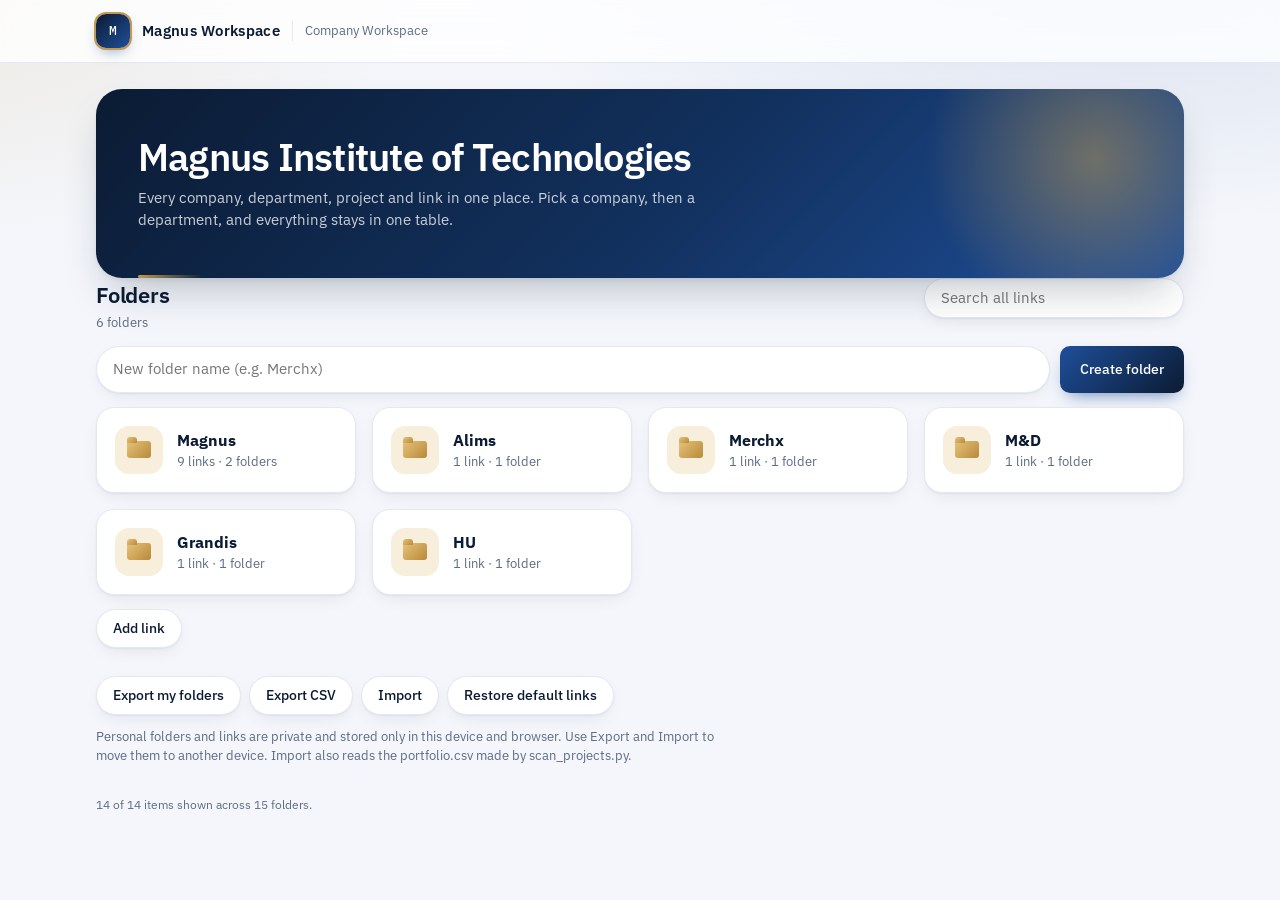
==== commit 8d017ab5: "Layout changes 22/10/26" ====
--- a/VS_Code_Workspace.html
+++ b/VS_Code_Workspace.html
@@ -308,6 +308,12 @@
 .crumb { border-radius: 999px; padding: 3px 10px; }
 .alert { border-radius: 12px; }
 @media (prefers-reduced-motion: reduce) { .btn, .fcard, .lcard { transition: none; } .btn:hover, .fcard:hover, .lcard:hover { transform: none; } }
+
+.bottom-notes { margin-top: 28px; }
+.bottom-notes .note { margin: 12px 0 0; }
+.bottom-notes .xfer { margin: 0; }
+#projSec .sec-head { margin-top: 22px; }
+#projSec .tools { margin-bottom: 8px; }
 </style>
 
 <header class="top">
@@ -340,30 +346,34 @@
     </form>
     <div class="cards" id="cards"></div>
     <div id="panel"></div>
-    <div class="row xfer">
-      <button class="btn" type="button" data-act="export-json" id="btnExport">Export my folders</button>
-      <button class="btn" type="button" data-act="export-csv" id="btnExportCsv">Export CSV</button>
-      <button class="btn" type="button" data-act="import" id="btnImport">Import</button>
-      <input type="file" id="importFile" accept=".json,.csv,application/json,text/csv" hidden>
-    </div>
-    <p class="note">Personal folders and links are private and stored only in this device and browser. Use Export and Import to move them to another device. Import also reads the portfolio.csv made by scan_projects.py.</p>
   </section>
 
   <section aria-labelledby="proj-h" id="projSec">
+    <div id="linkbox"></div>
+    <div class="tablebox" id="tablebox"></div>
     <div class="sec-head">
       <h2 id="proj-h">Links and projects</h2>
       <div class="row" id="folderTools"></div>
     </div>
-    <div id="exampleNote"></div>
     <div class="tools">
       <div class="row">
         <button class="btn" type="button" data-act="new-link" id="btnNewLink">Add link</button>
         <button class="btn primary" type="button" data-act="new-project" id="btnNewProject">Add project</button>
       </div>
     </div>
-    <div id="linkbox"></div>
-    <div class="tablebox" id="tablebox"></div>
   </section>
+
+  <div class="bottom-notes">
+      <div class="row xfer">
+        <button class="btn" type="button" data-act="export-json" id="btnExport">Export my folders</button>
+        <button class="btn" type="button" data-act="export-csv" id="btnExportCsv">Export CSV</button>
+        <button class="btn" type="button" data-act="import" id="btnImport">Import</button>
+        <button class="btn" type="button" data-act="restore-links" id="btnRestore">Restore default links</button>
+        <input type="file" id="importFile" accept=".json,.csv,application/json,text/csv" hidden>
+      </div>
+  <div id="exampleNote"></div>
+  <p class="note">Personal folders and links are private and stored only in this device and browser. Use Export and Import to move them to another device. Import also reads the portfolio.csv made by scan_projects.py.</p>
+  </div>
 
   <p class="foot" id="foot"></p>
 </main>
@@ -420,15 +430,7 @@
   function $(id) { return document.getElementById(id); }
 
   function seed() {
-    var f1 = uid(), f2 = uid();
-    return {
-      folders: [{ id: f1, name: "Work projects" }, { id: f2, name: "Learning" }],
-      projects: [
-        { id: uid(), folderId: f1, name: "branch-dashboard", desc: "Daily branch sales and lead conversion view", stack: ["Python", "Pandas"], status: "Active", link: "C:\\Projects\\branch-dashboard", updated: today(), example: true },
-        { id: uid(), folderId: f1, name: "attendance-report", desc: "Daily attendance report with PDF export", stack: ["JavaScript", "HTML"], status: "Shipped", link: "https://github.com/your-name/attendance-report", updated: today(), example: true },
-        { id: uid(), folderId: f2, name: "sql-practice", desc: "Practice queries and notes", stack: ["SQL"], status: "Paused", link: "C:\\Projects\\sql-practice", updated: today(), example: true }
-      ]
-    };
+    return { folders: [], projects: [] };
   }
   function load() {
     try {
@@ -535,9 +537,10 @@
     state.structureV7 = true;
   }
   /* Links listed in links.js: folders are created from the path, each entry is added once. */
-  (function syncConfigLinks() {
+  function syncConfigLinks(force) {
+    var added = 0;
     var list = window.WORKSPACE_LINKS || [];
-    if (!state.seededLinks) state.seededLinks = {};
+    if (!state.seededLinks || force) state.seededLinks = {};
     list.forEach(function (it) {
       var parts = String(it.folder || "").split("/").map(function (t) { return t.trim(); }).filter(Boolean);
       if (!parts.length || !it.name || !it.url) return;
@@ -550,10 +553,35 @@
         parent = f.id;
       });
       var exists = state.projects.some(function (p) { return p.folderId === parent && String(p.name).toLowerCase() === String(it.name).toLowerCase(); });
-      if (!exists) state.projects.push({ id: uid(), folderId: parent, name: String(it.name), desc: "", stack: [], status: "Link", link: String(it.url), updated: today() });
+      if (!exists) { state.projects.push({ id: uid(), folderId: parent, name: String(it.name), desc: "", stack: [], status: "Link", link: String(it.url), updated: today() }); added++; }
       state.seededLinks[key] = true;
     });
-  })();
+    return added;
+  }
+  syncConfigLinks(false);
+  /* One-time repair: every business has its own Attendance Monitor in its Operation(s) folder. */
+  if (!state.structureV8) {
+    COMPANIES.forEach(function (cn) {
+      var co8 = findFolder(cn, null);
+      if (!co8) return;
+      var op8 = findFolder("Operation", co8.id) || findFolder("Operations", co8.id);
+      if (!op8) { op8 = { id: uid(), name: "Operation", parentId: co8.id }; state.folders.push(op8); }
+      var has8 = state.projects.some(function (p) { return p.folderId === op8.id && p.name === "Attendance Monitor"; });
+      if (!has8) state.projects.push({ id: uid(), folderId: op8.id, name: "Attendance Monitor", desc: "", stack: [], status: "Link", link: "https://attendance-monitor-4i3c.onrender.com/", updated: today() });
+    });
+    state.structureV8 = true;
+  }
+  /* One-time: remove the two starter folders (and the example rows inside them). */
+  if (!state.structureV9) {
+    ["Work projects", "Learning"].forEach(function (n) {
+      var f9 = findFolder(n, null);
+      if (!f9) return;
+      var ids9 = idsUnder(f9.id);
+      state.folders = state.folders.filter(function (f) { return ids9.indexOf(f.id) === -1; });
+      state.projects = state.projects.filter(function (p) { return ids9.indexOf(p.folderId) === -1; });
+    });
+    state.structureV9 = true;
+  }
   function nameHtml(p) {
     if (p.status === "Link" && /^https?:\/\//i.test(p.link)) return '<a href="' + esc(p.link) + '" target="_blank" rel="noopener noreferrer">' + esc(p.name) + "</a>";
     return esc(p.name);
@@ -743,7 +771,7 @@
     var box = $("linkbox");
     if (!links.length) { box.innerHTML = ""; return; }
     var showFolder = !!ui.q.trim();
-    var h = '<div class="sublabel">Links</div><div class="lgrid">';
+    var h = '<div class="sublabel">' + (ui.q.trim() ? "Search results from all folders" : "Links") + '</div><div class="lgrid">';
     links.forEach(function (p) {
       var web = /^https?:\/\//i.test(p.link || "");
       var armed = ui.confirm === "proj:" + p.id;
@@ -986,6 +1014,7 @@
       case "export-csv":
         var csv = toCsv(); saveFile("vscode-workspace.csv", csv, csv); break;
       case "import": $("importFile").click(); break;
+      case "restore-links": { var n = syncConfigLinks(true); commit(); toast(n ? "Restored " + n + " missing link" + (n === 1 ? "." : "s.") : "All default links are already there."); break; }
       case "copy-loc": copyText(b.getAttribute("data-val"), "Link copied."); break;
       case "copy-export": var bx = $("exportBox"); copyText(bx ? bx.value : "", "Copied."); if (bx) bx.select(); break;
     }
